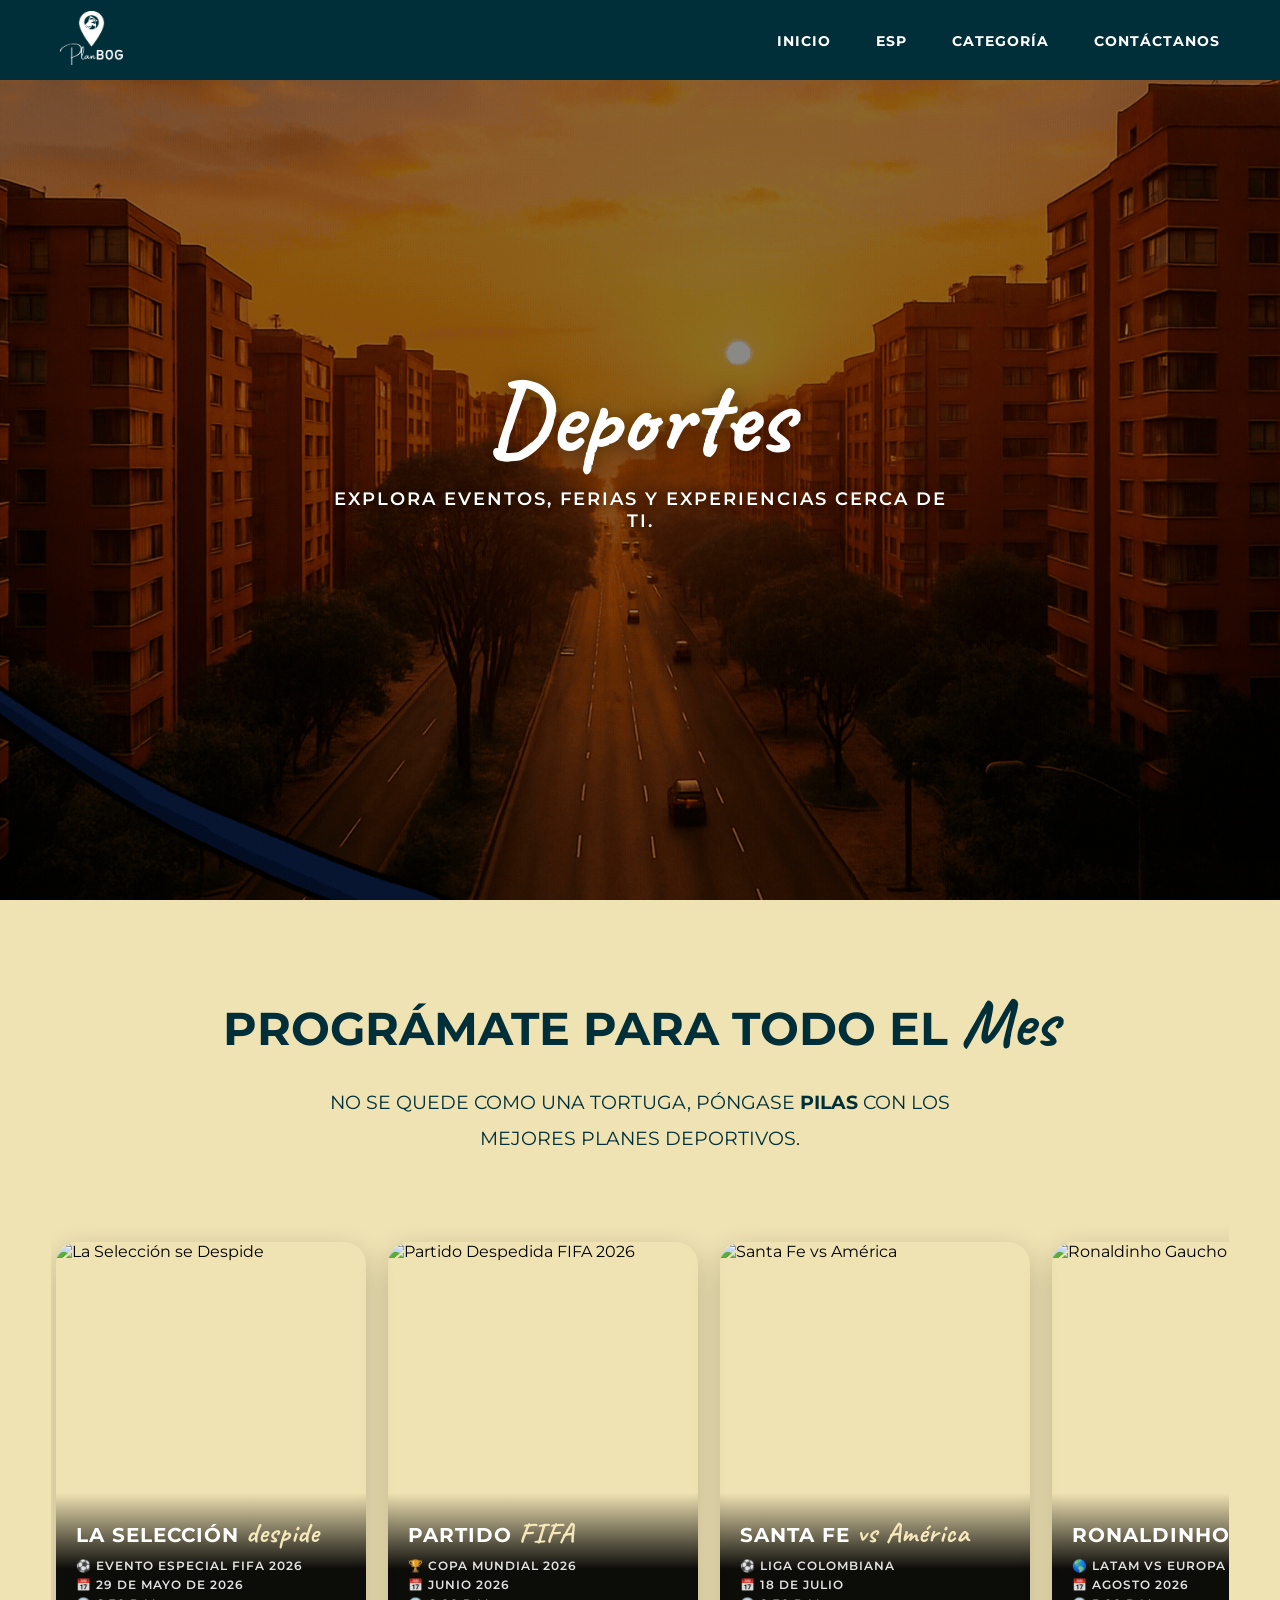
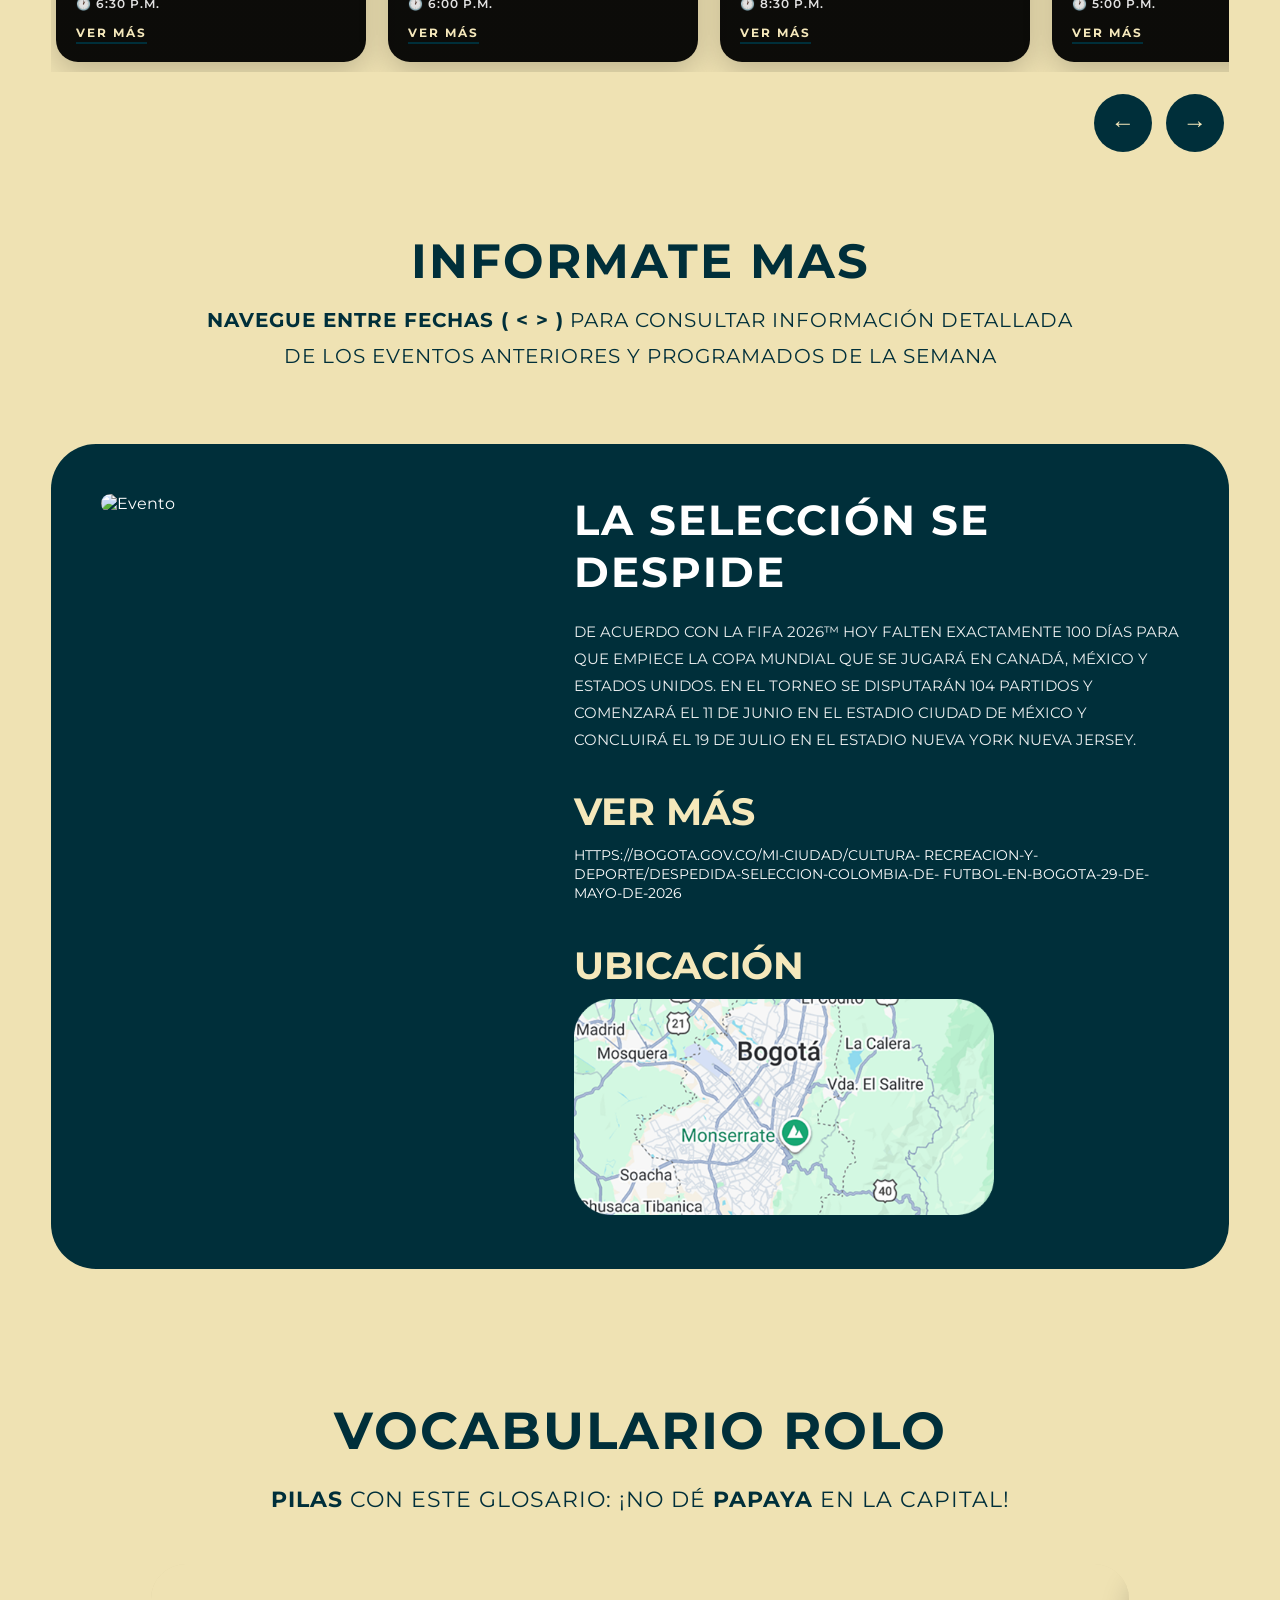
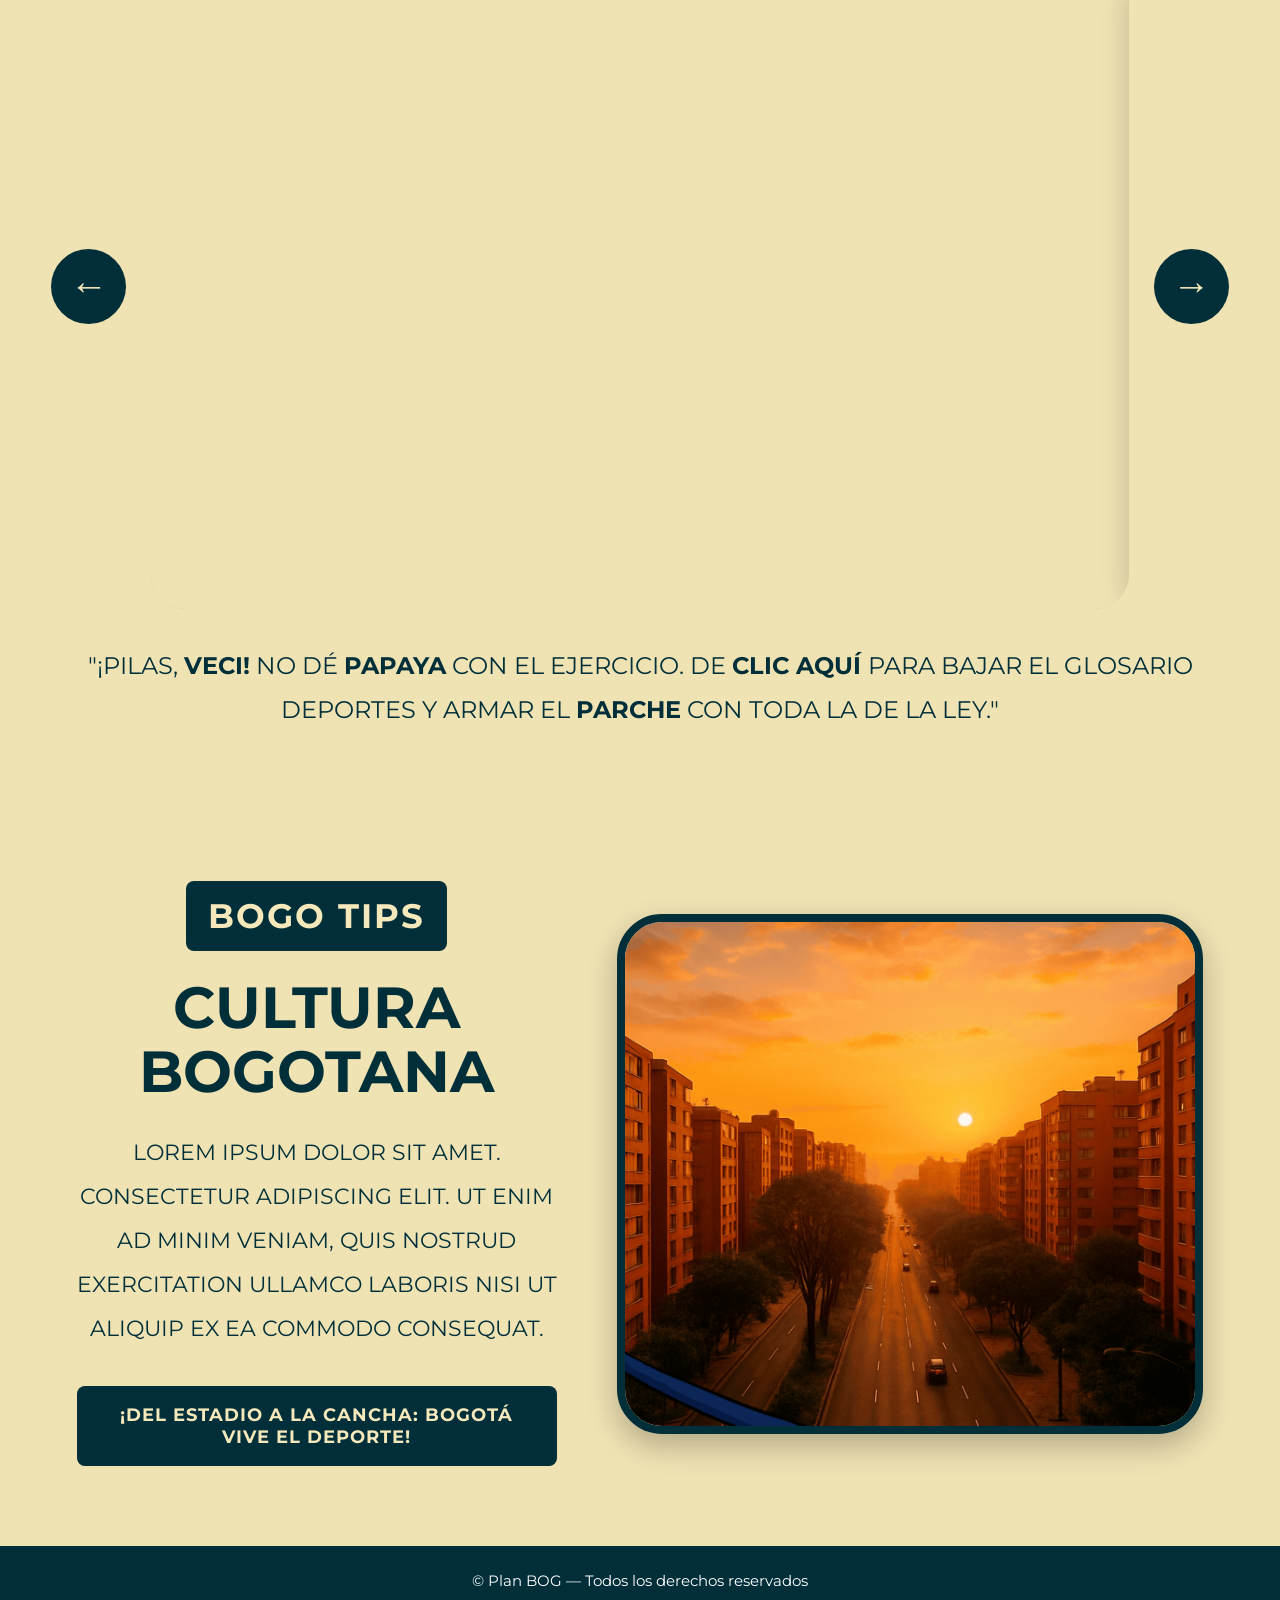
==== html/deportes.html @ 6c73c2d1 "NUEVOS" ====
<!DOCTYPE html>
<html lang="es">
<head>
    <meta charset="UTF-8">
    <meta name="viewport" content="width=device-width, initial-scale=1.0">
    <title>Deportes — Plan BOG</title>
    <link rel="icon" href="img/mini.png" type="image/png">

    <!-- CSS PROPIO GASTRONOMÍA -->
    <link rel="stylesheet" href="../css/styles4.css">

    <!-- FUENTES -->
    <link href="https://fonts.googleapis.com/css2?family=Montserrat:wght@400;600;700&family=Caveat:wght@700&display=swap" rel="stylesheet">
</head>
<body>

    <!-- NAVBAR -->
    <nav class="navbar">
        <div class="logo">
            <img src="img/logo.png" alt="Logo">
        </div>
        <ul class="menu">
            <li><a href="../index.html" data-key="home">INICIO</a></li>
            <li><button id="language-toggle">ESP</button></li>
            <li class="dropdown">
                <a href="#" data-key="category">CATEGORÍA</a>
                <ul class="dropdown-menu">
                    <li><a href="gastronomia.html" data-key="gastronomy">GASTRONOMÍA</a></li>
                    <li><a href="deportes.html" data-key="sports">DEPORTES</a></li>
                    <li><a href="musica.html" data-key="music">MÚSICA</a></li>
                    <li><a href="moda.html" data-key="fashion">MODA</a></li>
                    <li><a href="ferias.html" data-key="fairs">FERIAS</a></li>
                    <li><a href="emprendimiento.html" data-key="entrepreneurship">EMPRENDIMIENTO</a></li>
                </ul>
            </li>
            <li><a href="contactanos.html" data-key="contact">CONTÁCTANOS</a></li>
        </ul>
    </nav>

    <!-- HERO -->
    <section class="hero">
        <img src="img/fondo.gif" alt="Gastronomía Bogotá" class="hero-img">
        <div class="overlay"></div>
        <div class="hero-content">
            <h1 class="script" data-key="gastroTitle">Deportes</h1>
            <p data-key="gastroHero">EXPLORA EVENTOS, FERIAS Y EXPERIENCIAS CERCA DE TI.</p>
        </div>
    </section>

    <!-- PROGRÁMATE -->
    <section class="programa">
        <h2>
            <span data-key="scheduleTitle">PROGRÁMATE PARA TODO EL</span>
            <span class="script" data-key="scheduleScript">Mes</span>
        </h2>
        <p class="programa-text" data-key="scheduleText">NO SE QUEDE COMO UNA TORTUGA, PÓNGASE <b>PILAS</b> CON LOS MEJORES PLANES DEPORTIVOS.</p>
    </section>

    <!-- CARRUSEL -->
<!-- CARRUSEL -->
<section class="carrusel-section">

    <div class="carrusel-track" id="gastroTrack">

        <!-- EVENTO 1 -->
        <div class="evento-card">
            <img src="img/evento12.png" alt="La Selección se Despide">
            <div class="evento-info">
                <h3>LA SELECCIÓN <span class="script">despide</span></h3>
                <p>⚽ Evento especial FIFA 2026</p>
                <p>📅 29 de mayo de 2026</p>
                <p>🕐 6:30 p.m.</p>
                <a href="#" class="ver-mas" data-key="seeMore">VER MÁS</a>
            </div>
        </div>

        <!-- EVENTO 2 -->
        <div class="evento-card">
            <img src="img/evento13.png" alt="Partido Despedida FIFA 2026">
            <div class="evento-info">
                <h3>PARTIDO <span class="script">FIFA</span></h3>
                <p>🏆 Copa Mundial 2026</p>
                <p>📅 Junio 2026</p>
                <p>🕐 6:00 p.m.</p>
                <a href="#" class="ver-mas" data-key="seeMore">VER MÁS</a>
            </div>
        </div>

        <!-- EVENTO 3 -->
        <div class="evento-card">
            <img src="img/evento14.png" alt="Santa Fe vs América">
            <div class="evento-info">
                <h3>SANTA FE <span class="script">vs América</span></h3>
                <p>⚽ Liga Colombiana</p>
                <p>📅 18 de julio</p>
                <p>🕐 8:30 p.m.</p>
                <a href="#" class="ver-mas" data-key="seeMore">VER MÁS</a>
            </div>
        </div>

        <!-- EVENTO 4 -->
        <div class="evento-card">
            <img src="img/evento15.png" alt="Ronaldinho Gaucho">
            <div class="evento-info">
                <h3>RONALDINHO <span class="script">Gaúcho</span></h3>
                <p>🌎 LATAM vs EUROPA</p>
                <p>📅 Agosto 2026</p>
                <p>🕐 5:00 p.m.</p>
                <a href="#" class="ver-mas" data-key="seeMore">VER MÁS</a>
            </div>
        </div>

        <!-- EVENTO 5 -->
        <div class="evento-card">
            <img src="img/evento16.png" alt="WWE South America">
            <div class="evento-info">
                <h3>WWE <span class="script">Tour</span></h3>
                <p>🎤 South America Live Tour</p>
                <p>📅 Octubre 2026</p>
                <p>🕐 7:30 p.m.</p>
                <a href="#" class="ver-mas" data-key="seeMore">VER MÁS</a>
            </div>
        </div>

    </div>

    <div class="carrusel-btns">
        <button class="btn-prev">←</button>
        <button class="btn-next">→</button>
    </div>

    </section>

    <section class="informate">

    <h2 data-key="infoTitle">INFORMATE MAS</h2>

    <p data-key="infoText">
        <b>NAVEGUE ENTRE FECHAS ( < > )</b> PARA CONSULTAR INFORMACIÓN
        DETALLADA DE LOS EVENTOS ANTERIORES Y PROGRAMADOS DE LA SEMANA
    </p>

    </section>

    <!-- =========================
INFO EVENTO
========================= -->

<section class="info-evento" id="infoEvento">

    <div class="info-container">

        <div class="info-img">
            <img id="infoImagen" src="img/evento13.png" alt="Evento">
        </div>

        <div class="info-content">

            <h2 id="infoTitulo">LA SELECCIÓN SE DESPIDE</h2>

            <p id="infoDescripcion">
                DE ACUERDO CON LA FIFA 2026™ HOY FALTEN EXACTAMENTE 100
                DÍAS PARA QUE EMPIECE LA COPA MUNDIAL QUE SE JUGARÁ EN
                CANADÁ, MÉXICO Y ESTADOS UNIDOS. EN EL TORNEO SE
                DISPUTARÁN 104 PARTIDOS Y COMENZARÁ EL 11 DE JUNIO EN EL
                ESTADIO CIUDAD DE MÉXICO Y CONCLUIRÁ EL 19 DE JULIO EN EL
                ESTADIO NUEVA YORK NUEVA JERSEY.
            </p>

            <div class="info-link">
                <h3 data-key="seeMore">VER MÁS</h3>
                <a id="infoLink"
                   href="HTTPS://BOGOTA.GOV.CO/MI-CIUDAD/CULTURA-
                        RECREACION-Y-DEPORTE/DESPEDIDA-SELECCION-COLOMBIA-DE-
                        FUTBOL-EN-BOGOTA-29-DE-MAYO-DE-2026"
                   target="_blank">
                   HTTPS://BOGOTA.GOV.CO/MI-CIUDAD/CULTURA-
                    RECREACION-Y-DEPORTE/DESPEDIDA-SELECCION-COLOMBIA-DE-
                    FUTBOL-EN-BOGOTA-29-DE-MAYO-DE-2026
                </a>
            </div>

            <div class="info-map">
                <h3 data-key="location">UBICACIÓN</h3>

                <!-- MAPA COMO IMAGEN -->
                <img src="img/mapa.png" alt="Mapa">
            </div>

            </div>

        </div>

    </section>

</section>

<!-- =========================
VOCABULARIO ROLO
========================= -->

<section class="vocabulario">

    <h2 data-key="vocaTitle">VOCABULARIO ROLO</h2>

    <p class="voca-text" data-key="vocaText">

        <span>PILAS</span> CON ESTE GLOSARIO:
        ¡NO DÉ <span>PAPAYA</span> EN LA CAPITAL!

    </p>

    <div class="voca-wrapper">

        <!-- BOTON IZQUIERDA -->
        <button class="voca-btn prev-voca">←</button>

        <!-- CARRUSEL -->
        <div class="voca-track" id="vocaTrack">

            <img src="img/voca17.png" alt="">
            <img src="img/voca18.png" alt="">
            <img src="img/voca19.png" alt="">
            <img src="img/voca20.png" alt="">
            <img src="img/voca21.png" alt="">
            <img src="img/voca22.png" alt="">
            <img src="img/voca23.png" alt="">
            <img src="img/voca24.png" alt="">

        </div>

        <!-- BOTON DERECHA -->
        <button class="voca-btn next-voca">→</button>

    </div>

    <p class="voca-bottom" data-key="vocaBottom">

    "¡PILAS, <span>VECI!</span>
    NO DÉ <span>PAPAYA</span> CON EL EJERCICIO.
    
    DE 
    <a href="https://drive.google.com/file/d/1VpVLq0OthzVmmHzx0LqGwzsQSwCTNyOZ/view?usp=sharing" target="_blank">
        clic aquí
    </a>
    
    PARA BAJAR EL GLOSARIO
    DEPORTES Y ARMAR EL <span>PARCHE</span>
    CON TODA LA DE LA LEY."

    </p>

    </section>

    <!-- =========================
BOGO TIPS
========================= -->

<section class="bogo-tips">

    <!-- TEXTO -->
    <div class="tips-content">

        <span class="tips-tag" data-key="tipsTag">
            BOGO TIPS
        </span>

        <h2 data-key="tipsTitle">
            CULTURA BOGOTANA
        </h2>

        <p data-key="tipsText">
            LOREM IPSUM DOLOR SIT AMET. CONSECTETUR
            ADIPISCING ELIT. UT ENIM AD MINIM VENIAM, QUIS
            NOSTRUD EXERCITATION ULLAMCO LABORIS NISI UT
            ALIQUIP EX EA COMMODO CONSEQUAT.
        </p>

        <div class="tips-box" data-key="tipsBox">
            ¡DEL ESTADIO A LA CANCHA: BOGOTÁ VIVE EL DEPORTE!
        </div>

    </div>

    <!-- IMAGEN -->
    <div class="tips-image">

        <!-- PON TU GIF -->
        <img src="img/fondo.gif" alt="Tips Bogotá">

    </div>

    </section>

    <!-- FOOTER -->
    <footer class="footer">
        <p data-key="footerText">© Plan BOG — Todos los derechos reservados</p>
    </footer>

    <!-- JS -->
    <script src="../js/deportes.js"></script>

</body>
</html>
---- css/styles4.css ----
/* =========================
   RESET
========================= */

* {
    margin: 0;
    padding: 0;
    box-sizing: border-box;
}

body {
    font-family: 'Montserrat', sans-serif;
    background: #efe2b3;
}

/* =========================
   FUENTE SCRIPT
========================= */

.script {
    font-family: 'Caveat', cursive;
    font-weight: 700;
}

/* =========================
   NAVBAR
========================= */

.navbar {
    width: 100%;
    height: 80px;
    background: #002f3a;
    display: flex;
    justify-content: space-between;
    align-items: center;
    padding: 0 60px;
    position: fixed;
    top: 0;
    left: 0;
    z-index: 1000;
}

.logo img {
    height: 55px;
    object-fit: contain;
}

.menu {
    display: flex;
    align-items: center;
    gap: 45px;
    list-style: none;
}

.menu a {
    text-decoration: none;
    color: white;
    font-size: 14px;
    font-weight: 700;
    letter-spacing: 1px;
    transition: 0.3s;
}

.menu a:hover {
    opacity: 0.7;
}

#language-toggle {
    background: transparent;
    border: none;
    color: white;
    font-size: 14px;
    font-weight: 700;
    letter-spacing: 1px;
    cursor: pointer;
    font-family: 'Montserrat', sans-serif;
    transition: 0.3s;
}

#language-toggle:hover {
    opacity: 0.7;
}

/* DROPDOWN */

.dropdown {
    position: relative;
}

.dropdown-menu {
    position: absolute;
    top: 40px;
    left: 0;
    width: 220px;
    background: #002f3a;
    list-style: none;
    display: flex;
    flex-direction: column;
    opacity: 0;
    visibility: hidden;
    transform: translateY(10px);
    transition: 0.3s;
    z-index: 1000;
}

.dropdown-menu li {
    width: 100%;
}

.dropdown-menu a {
    display: block;
    padding: 22px 25px;
    color: white;
    font-size: 14px;
    font-weight: 700;
    letter-spacing: 1px;
    transition: 0.3s;
}

.dropdown-menu a:hover {
    background: #002f3a;
}

.dropdown:hover .dropdown-menu {
    opacity: 1;
    visibility: visible;
    transform: translateY(0);
}

/* =========================
   HERO
========================= */

.hero {
    position: relative;
    width: 100%;
    height: 100vh;
    overflow: hidden;
}

.hero-img {
    width: 100%;
    height: 100%;
    object-fit: cover;
}

.overlay {
    position: absolute;
    top: 0;
    left: 0;
    width: 100%;
    height: 100%;
    background: rgba(0, 0, 0, 0.45);
}

.hero-content {
    position: absolute;
    top: 50%;
    left: 50%;
    transform: translate(-50%, -50%);
    text-align: center;
    color: white;
}

.hero-content h1 {
    font-size: 100px;
    line-height: 1;
    margin-bottom: 20px;
    text-shadow: 0 4px 20px rgba(0,0,0,0.5);
}

.hero-content p {
    font-size: 18px;
    font-weight: 600;
    letter-spacing: 2px;
    text-transform: uppercase;
    text-shadow: 0 2px 10px rgba(0,0,0,0.4);
}

/* =========================
   PROGRÁMATE
========================= */

.programa {
    width: 100%;
    background: #efe2b3;
    text-align: center;
    padding: 80px 8% 50px;
}

.programa h2 {
    color: #002f3a;
    font-size: 46px;
    font-weight: 700;
    margin-bottom: 20px;
}

.programa h2 .script {
    font-size: 68px;
}

.programa-text {
    color: #002f3a;
    font-size: 19px;
    line-height: 1.9;
    max-width: 650px;
    margin: 0 auto;
}

.programa-text b {
    color: #002f3a;
    font-weight: 700;
}

/* =========================
   CARRUSEL
========================= */

.carrusel-section {
    width: 100%;
    background: #efe2b3;
    padding: 20px 4% 60px;
}

.carrusel-track {
    display: flex;
    gap: 22px;
    overflow-x: auto;
    scroll-behavior: smooth;
    scrollbar-width: none;
    padding: 15px 5px 10px;
}

.carrusel-track::-webkit-scrollbar {
    display: none;
}

/* TARJETA */

.evento-card {
    min-width: 310px;
    height: 420px;
    border-radius: 22px;
    overflow: hidden;
    flex-shrink: 0;
    position: relative;
    cursor: pointer;
    box-shadow: 0 10px 30px rgba(0,0,0,0.2);
}

.evento-card img {
    width: 100%;
    height: 100%;
    object-fit: cover;
    display: block;
    transition: transform 0.5s ease;
}

.evento-card:hover img {
    transform: scale(1.05);
}

/* INFO */

.evento-info {
    position: absolute;
    bottom: 0;
    left: 0;
    right: 0;
    padding: 22px 20px 18px;
    background: linear-gradient(to top, rgba(0,0,0,0.95) 55%, transparent 100%);
    color: white;
}

.evento-info h3 {
    font-size: 20px;
    font-weight: 700;
    text-transform: uppercase;
    letter-spacing: 1px;
    margin-bottom: 8px;
}

.evento-info h3 .script {
    font-size: 28px;
    color: #f5e8bb;
    text-transform: none;
}

.evento-info p {
    font-size: 12px;
    font-weight: 600;
    letter-spacing: 1px;
    text-transform: uppercase;
    color: rgba(255,255,255,0.88);
    margin-bottom: 4px;
}

/* VER MÁS */

.ver-mas {
    display: inline-block;
    margin-top: 10px;
    color: #f5e8bb;
    text-decoration: none;
    font-size: 12px;
    font-weight: 700;
    letter-spacing: 2px;
    text-transform: uppercase;
    border-bottom: 2px solid #002f3a;
    padding-bottom: 2px;
    transition: 0.3s;
}

.ver-mas:hover {
    color: #002f3a;
}

/* BOTONES */

.carrusel-btns {
    display: flex;
    justify-content: flex-end;
    gap: 14px;
    margin-top: 22px;
    padding-right: 5px;
}

.btn-prev,
.btn-next {
    width: 58px;
    height: 58px;
    border-radius: 50%;
    border: none;
    background: #002f3a;
    color: #f5e8bb;
    font-size: 24px;
    cursor: pointer;
    transition: 0.3s;
}

.btn-prev:hover,
.btn-next:hover {
    transform: scale(1.1);
    background: #002f3a;
}

/* =========================
   NEWSLETTER
========================= */

.newsletter {
    width: 100%;
    background: #efe2b3;
    padding: 60px 20px 50px;
    display: flex;
    justify-content: center;
}

.newsletter-box {
    width: 100%;
    max-width: 1350px;
    background: #e9d9a5;
    border-radius: 28px;
    padding: 55px 40px;
    text-align: center;
    box-shadow: 0 10px 25px rgba(0,0,0,0.12);
}

.newsletter-box h2 {
    color: #002f3a;
    font-size: 55px;
    font-weight: 700;
    margin-bottom: 18px;
}

.newsletter-box h2 .script {
    font-size: 75px;
}

.newsletter-box p {
    color: #002f3a;
    font-size: 22px;
    margin-bottom: 35px;
    line-height: 1.6;
}

.newsletter-form {
    display: flex;
    justify-content: center;
    align-items: center;
    gap: 15px;
    flex-wrap: wrap;
}

.newsletter-form input {
    width: 340px;
    height: 60px;
    border: none;
    outline: none;
    border-radius: 8px;
    padding: 0 20px;
    background: white;
    color: #002f3a;
    font-size: 14px;
    font-weight: 700;
    font-family: 'Montserrat', sans-serif;
}

.newsletter-form button {
    width: 170px;
    height: 60px;
    border: none;
    border-radius: 8px;
    background: #002f3a;
    color: white;
    font-size: 14px;
    font-weight: 700;
    cursor: pointer;
    font-family: 'Montserrat', sans-serif;
    transition: 0.3s;
}

.newsletter-form button:hover {
    transform: translateY(-3px);
}

/* =========================
   FOOTER
========================= */

.footer {
    width: 100%;
    background: #002f3a;
    padding: 25px 20px;
    text-align: center;
}

.footer p {
    color: white;
    font-size: 15px;
}

/* =========================
   RESPONSIVE
========================= */

@media (max-width: 768px) {

    .navbar {
        padding: 0 20px;
    }

    .menu {
        gap: 20px;
    }

    .hero-content h1 {
        font-size: 60px;
    }

    .hero-content p {
        font-size: 14px;
    }

    .programa h2 {
        font-size: 30px;
    }

    .programa h2 .script {
        font-size: 48px;
    }

    .evento-card {
        min-width: 270px;
        height: 380px;
    }

    .newsletter-box h2 {
        font-size: 36px;
    }

    .newsletter-box .script {
        font-size: 52px;
    }

    .newsletter-form {
        flex-direction: column;
    }

    .newsletter-form input,
    .newsletter-form button {
        width: 100%;
    }
}

/* =========================
INFO EVENTO
========================= */

.info-evento{
    width:100%;
    padding:60px 4%;
    background:#efe2b3;
}

.info-container{
    width:100%;
    max-width:1350px;
    margin:auto;
    background:#002f3a;
    border-radius:45px;
    padding:50px;
    display:flex;
    gap:40px;
    align-items:flex-start;
    color:white;
}

.info-img{
    flex:1;
    min-width:280px;
}

.info-img img{
    width:100%;
    border-radius:20px;
    object-fit:cover;
}

.info-content{
    flex:1.4;
}

.info-content h2{
    font-size:42px;
    margin-bottom:20px;
    letter-spacing:2px;
}

.info-content p{
    font-size:15px;
    line-height:1.8;
    text-transform:uppercase;
    color:rgba(255,255,255,0.92);
    margin-bottom:35px;
}

.info-link h3,
.info-map h3{
    font-size:38px;
    margin-bottom:10px;
    color:#f5e8bb;
}

.info-link a{
    color:white;
    text-decoration:none;
    font-size:14px;
    word-break:break-word;
}

.info-map{
    margin-top:40px;
}

.info-map img{
    width:100%;
    max-width:420px;
    border-radius:20px;
}

/* =========================
RESPONSIVE
========================= */

@media(max-width:950px){

    .info-container{
        flex-direction:column;
        padding:35px;
    }

    .info-content h2{
        font-size:32px;
    }

    .info-link h3,
    .info-map h3{
        font-size:28px;
    }

}

/* =========================
INFORMATE MAS
========================= */

.informate{
    width:100%;
    background:#efe2b3;
    text-align:center;
    padding:20px 20px 10px;
}

.informate h2{
    color:#002f3a;
    font-size:48px;
    font-weight:700;
    letter-spacing:2px;
    margin-bottom:12px;
    text-transform:uppercase;
}

.informate p{
    max-width:900px;
    margin:auto;
    color:#002f3a;
    font-size:20px;
    line-height:1.8;
    letter-spacing:1px;
    text-transform:uppercase;
}

/* RESPONSIVE */

@media(max-width:768px){

    .informate h2{
        font-size:34px;
    }

    .informate p{
        font-size:14px;
        line-height:1.6;
    }

}

/* =========================
VOCABULARIO ROLO
========================= */

.vocabulario{
    width:100%;
    background:#efe2b3;
    padding:70px 4%;
    text-align:center;
}

.vocabulario h2{
    color:#002f3a;
    font-size:52px;
    font-weight:700;
    letter-spacing:2px;
    margin-bottom:18px;
}

.voca-text{
    color:#002f3a;
    font-size:22px;
    line-height:1.8;
    letter-spacing:1px;
    margin-bottom:45px;
    text-transform:uppercase;
}

.voca-text span{
    color:#002f3a;
    font-weight:700;
}

/* WRAPPER */

.voca-wrapper{
    width:100%;
    display:flex;
    align-items:center;
    justify-content:center;
    gap:25px;
}

/* TRACK */

.voca-track{
    width:100%;
    max-width:1050px;
    display:flex;
    overflow:hidden;
    scroll-behavior:smooth;
    border-radius:35px;
}

.voca-track img{
    min-width:100%;
    height:645px;
    object-fit:cover;
    border-radius:35px;
    flex-shrink:0;
    box-shadow:0 10px 30px rgba(0,0,0,0.2);
}

/* BOTONES */

.voca-btn{
    width:75px;
    height:75px;
    border:none;
    border-radius:50%;
    background:#002f3a;
    color:#f5e8bb;
    font-size:38px;
    cursor:pointer;
    transition:0.3s;
    flex-shrink:0;
}

.voca-btn:hover{
    transform:scale(1.08);
    background:#002f3a;
}

/* TEXTO ABAJO */

.voca-bottom{
    margin-top:35px;
    color:#002f3a;
    font-size:24px;
    line-height:1.8;
    text-transform:uppercase;
    max-width:1200px;
    margin-inline:auto;
}

.voca-bottom span{
    color:#002f3a;
    font-weight:700;
}

/* RESPONSIVE */

@media(max-width:900px){

    .programa h2{
        font-size:34px;
    }

    .programa h2 .script{
        font-size:48px;
    }

    .programa-text{
        font-size:18px;
    }

    .vocabulario h2{
        font-size:36px;
    }

    .voca-text{
        font-size:16px;
    }

    .voca-bottom{
        font-size:15px;
    }

    .voca-track img{
        height:420px;
    }

    .voca-btn{
        width:55px;
        height:55px;
        font-size:28px;
    }

}

@media(max-width:600px){

    .voca-track img{
        height:300px;
    }

    .programa-text{
        font-size:16px;
    }

}

/* LINK CLICK AQUI */

.voca-bottom a{
    color: #002f3a;
    font-weight: 700;
    text-decoration: none;
    transition: .3s;
}

.voca-bottom a:hover{
    text-decoration: underline;
    color: #002f3a;
}

/* =========================
BOGO TIPS
========================= */

.bogo-tips{
    width:100%;
    background:#efe2b3;
    padding:80px 6%;
    display:flex;
    align-items:center;
    justify-content:center;
    gap:60px;
    flex-wrap:wrap;
}

/* TEXTO */

.tips-content{
    flex:1;
    min-width:320px;
    max-width:480px;
}

.tips-tag{
    display:inline-block;
    background:#002f3a;
    color:#f5e8bb;
    padding:14px 22px;
    border-radius:8px;
    font-size:34px;
    font-weight:700;
    margin-bottom:25px;
    letter-spacing:2px;
}

.tips-content h2{
    color:#002f3a;
    font-size:58px;
    line-height:1.1;
    margin-bottom:28px;
    font-weight:700;
    text-transform:uppercase;
}

.tips-content p{
    color:#002f3a;
    font-size:22px;
    line-height:2;
    text-transform:uppercase;
    margin-bottom:35px;
}

/* CAJA */

.tips-box{
    background:#002f3a;
    color:#f5e8bb;
    padding:18px 22px;
    border-radius:8px;
    font-size:18px;
    font-weight:700;
    text-align:center;
    text-transform:uppercase;
    letter-spacing:1px;
}

/* IMAGEN */

.tips-image{
    flex:1;
    min-width:320px;
    display:flex;
    justify-content:center;
}

.tips-image img{
    width:100%;
    max-width:750px;
    height:520px;
    object-fit:cover;
    border-radius:45px;
    border:8px solid #002f3a;
    box-shadow:0 12px 30px rgba(0,0,0,0.25);
}

/* RESPONSIVE */

@media(max-width:900px){

    .bogo-tips{
        padding:60px 5%;
        gap:40px;
    }

    .tips-content h2{
        font-size:42px;
    }

    .tips-content p{
        font-size:18px;
    }

    .tips-image img{
        height:400px;
    }

}

@media(max-width:600px){

    .tips-tag{
        font-size:24px;
    }

    .tips-content h2{
        font-size:32px;
    }

    .tips-content p{
        font-size:15px;
        line-height:1.8;
    }

    .tips-box{
        font-size:14px;
    }

    .tips-image img{
        height:280px;
        border-radius:30px;
    }

}

.tips-content{
    text-align:center;
    align-items:center;
}
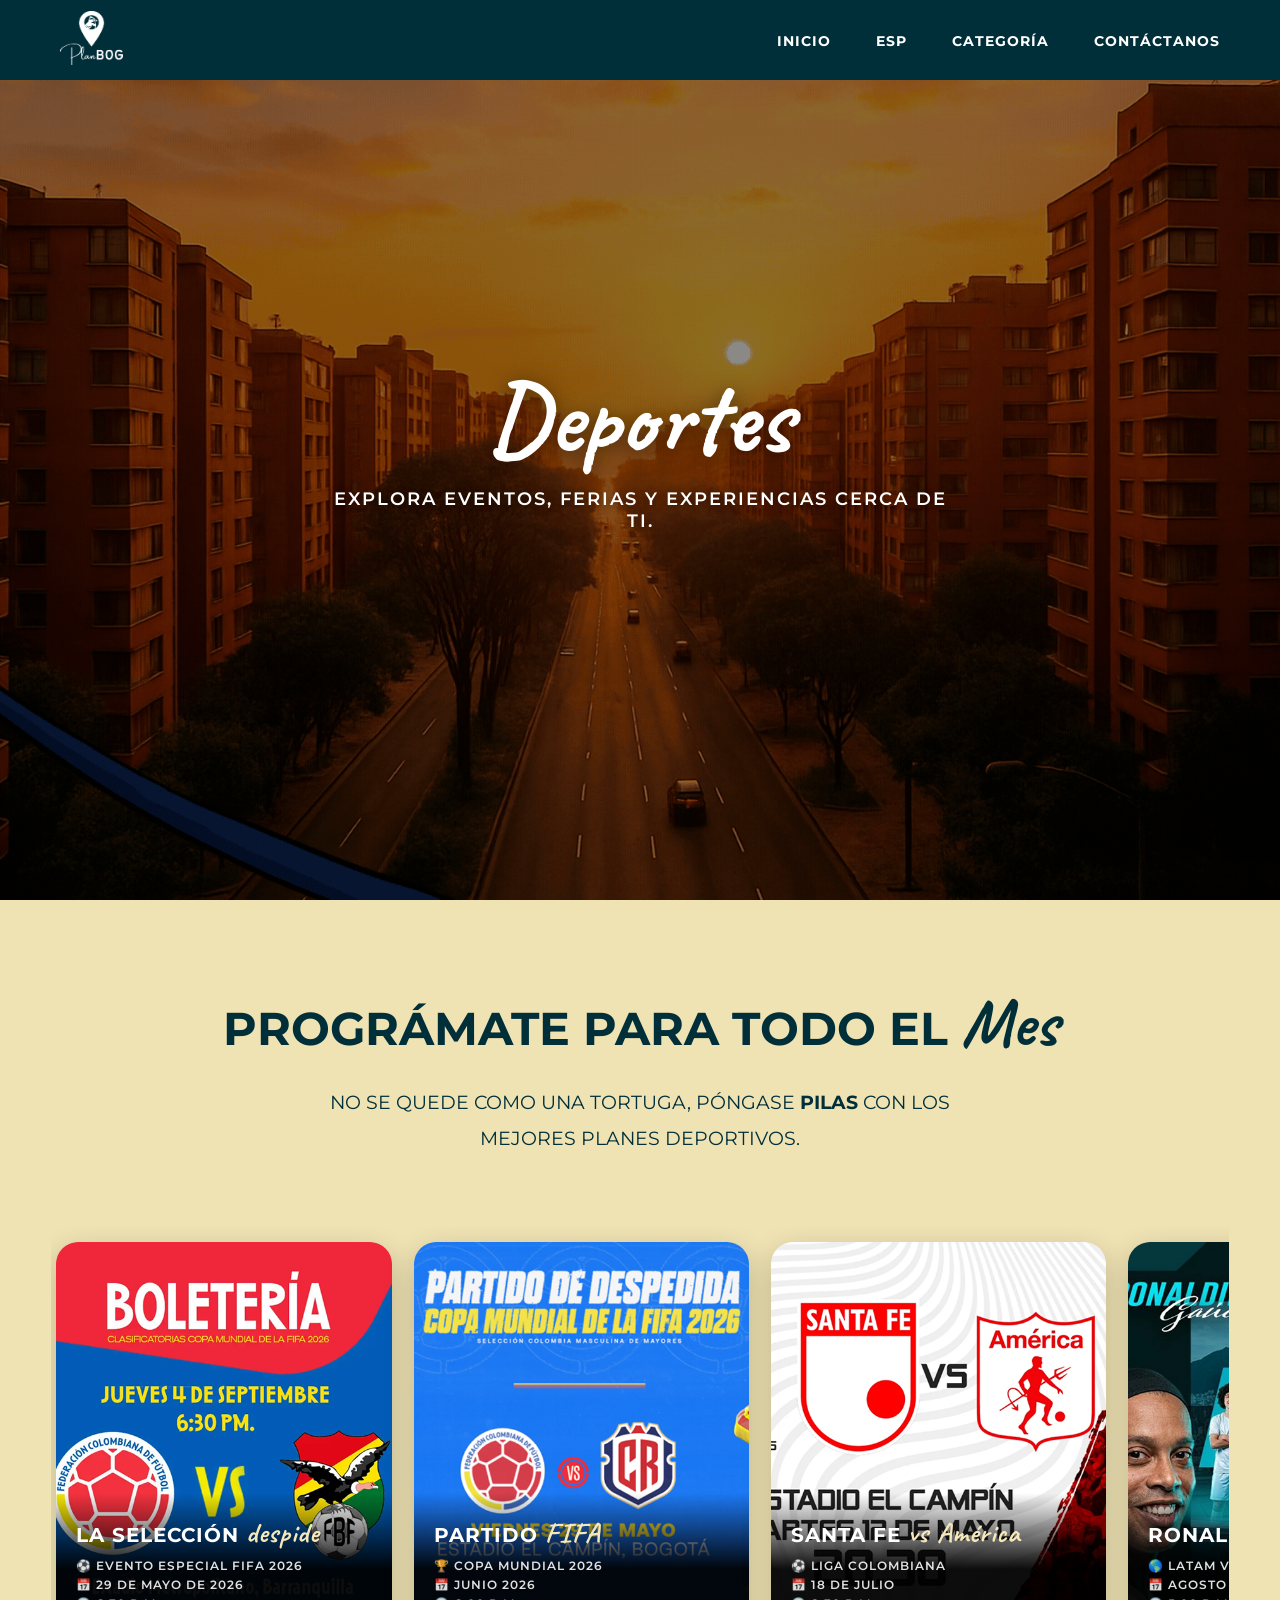
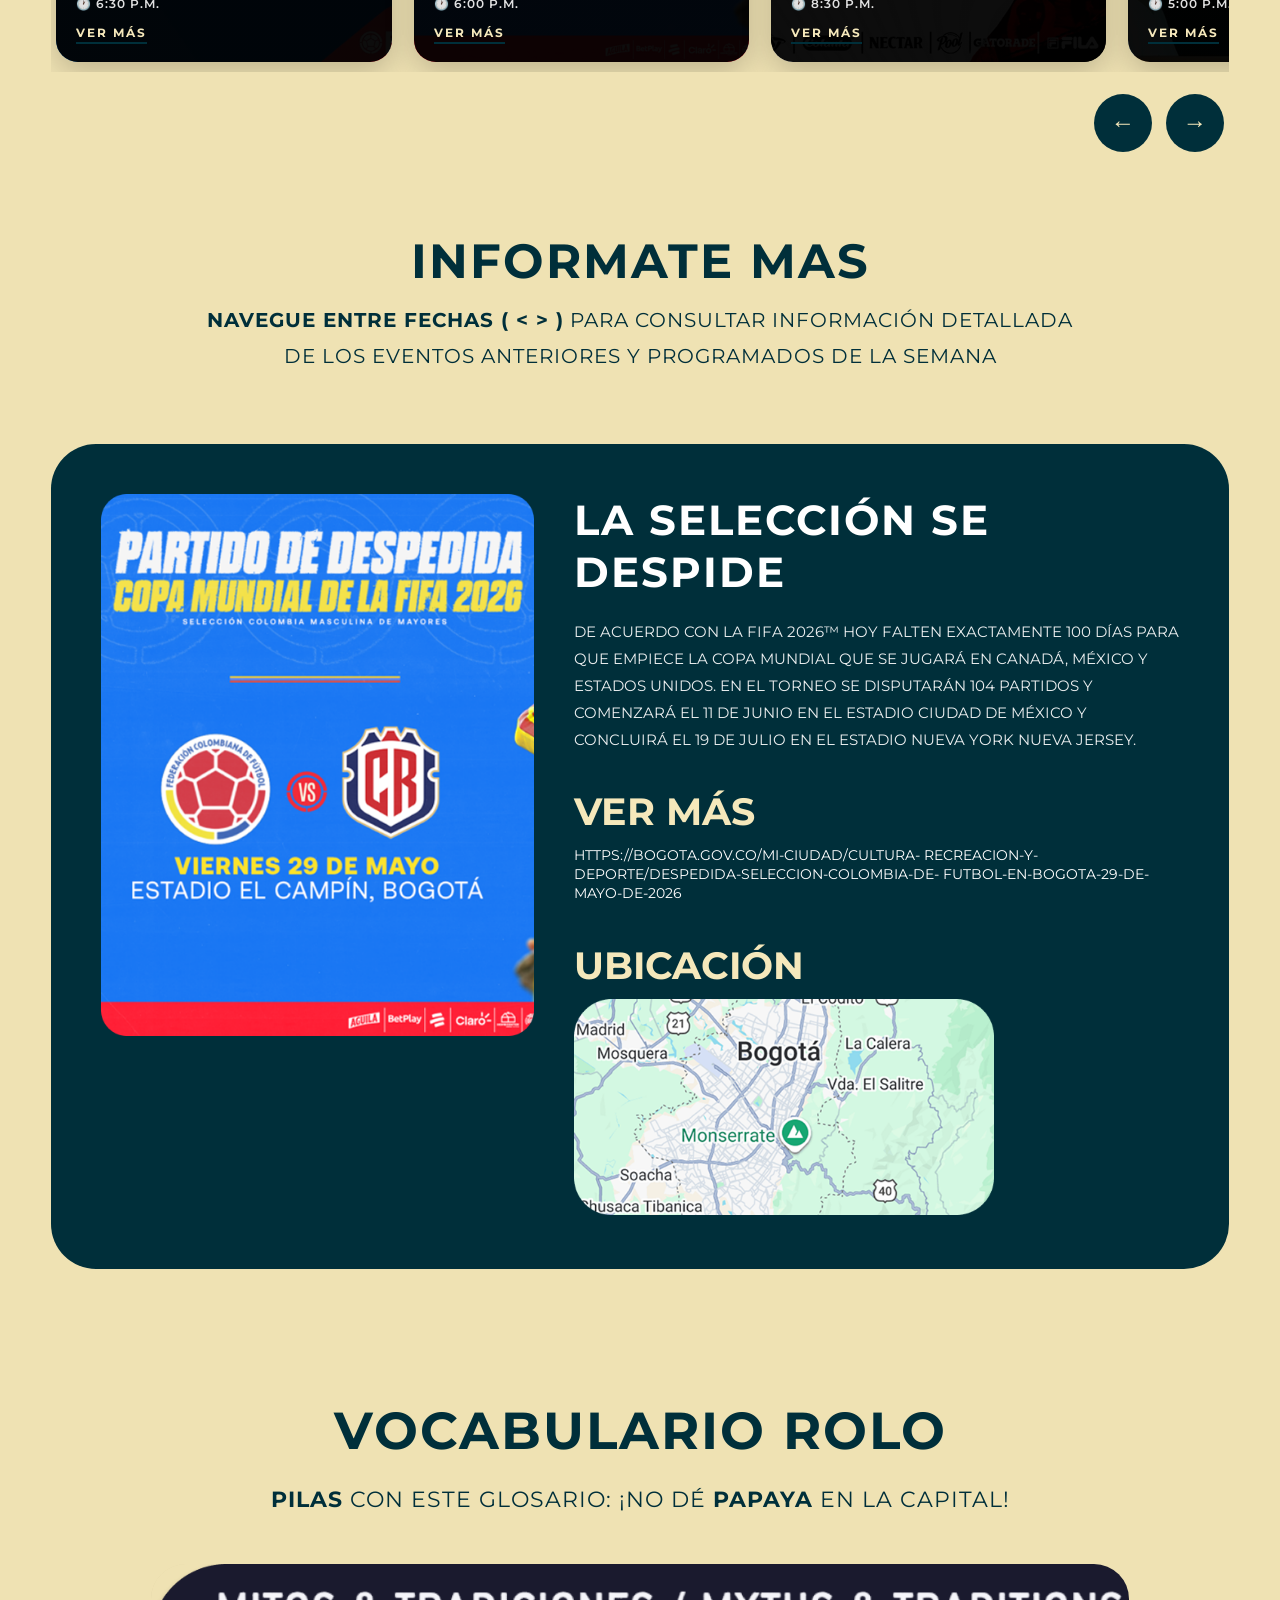
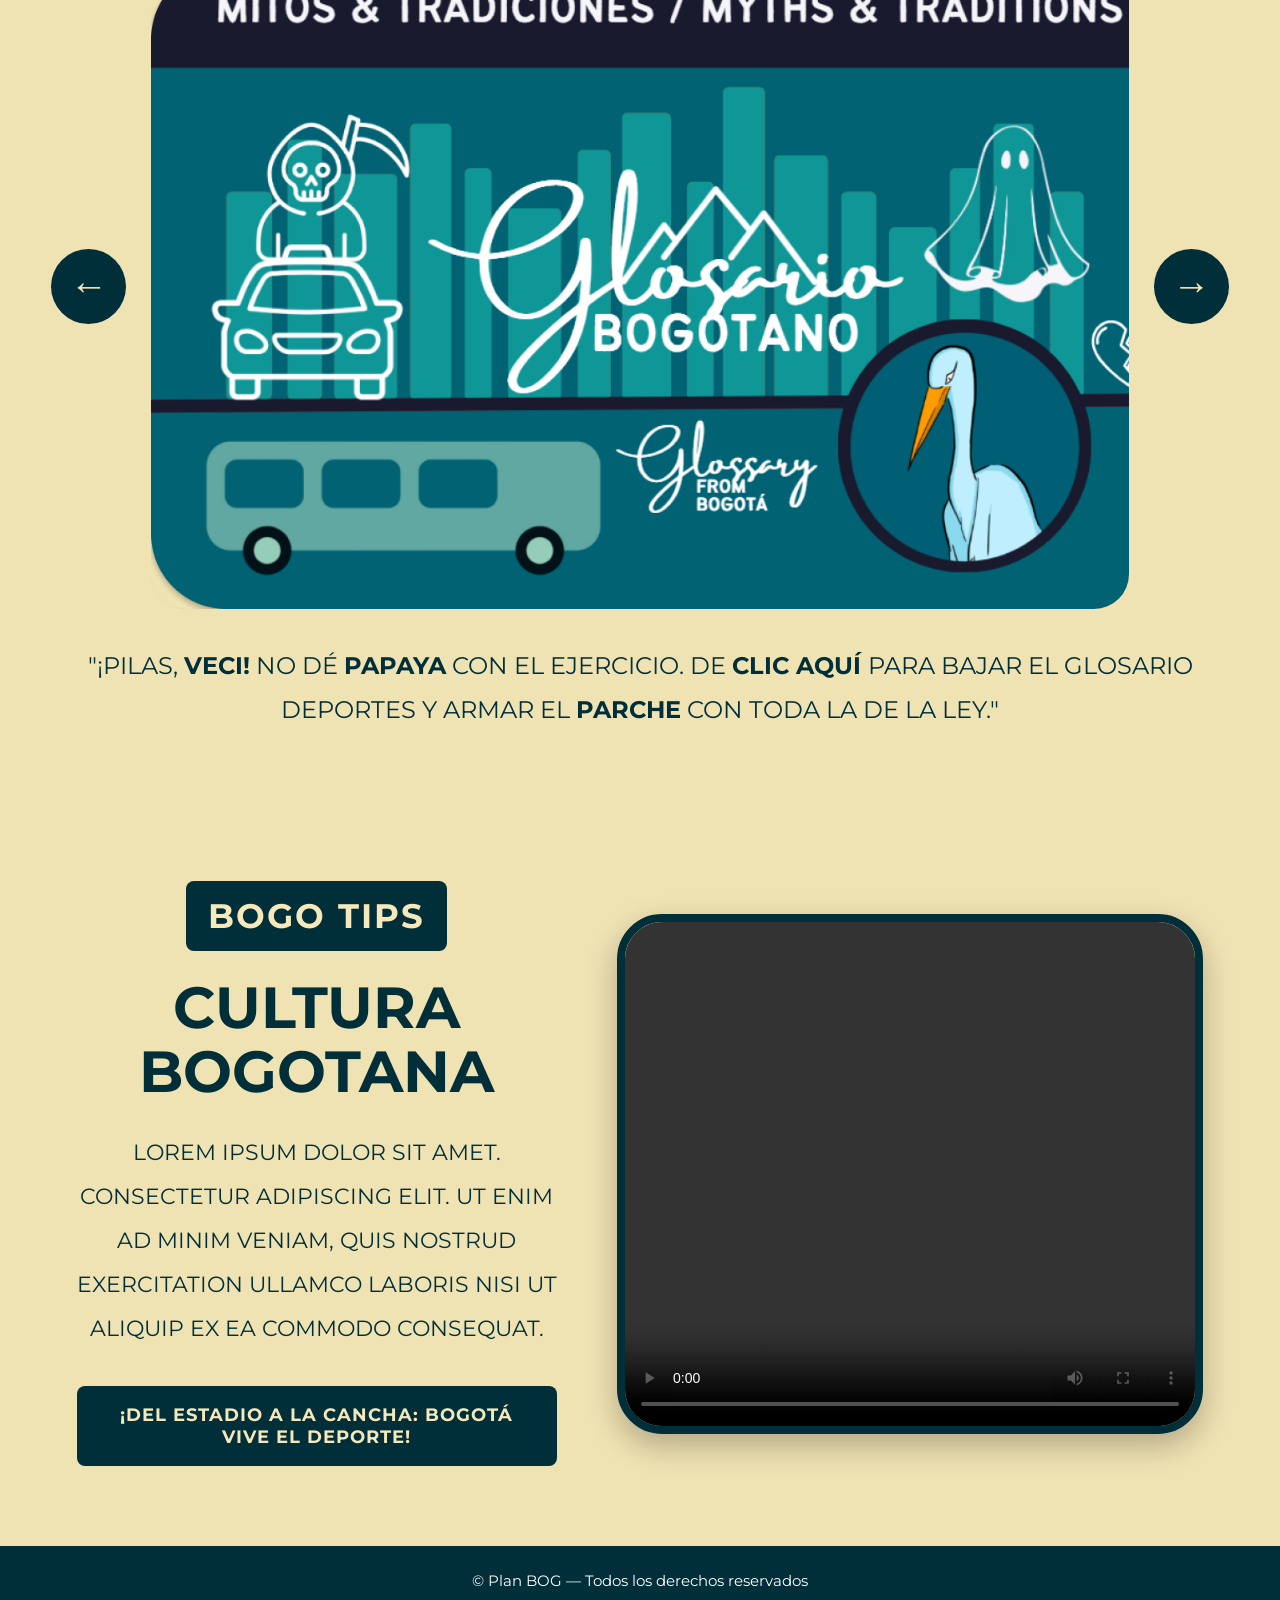
==== commit 53498832: "Add files via upload" ====
--- a/html/deportes.html
+++ b/html/deportes.html
@@ -285,8 +285,10 @@
     <!-- IMAGEN -->
     <div class="tips-image">
 
-        <!-- PON TU GIF -->
-        <img src="img/fondo.gif" alt="Tips Bogotá">
+        <video controls>
+            <source src="img/Deportes.mp4" type="video/mp4">
+            Tu navegador no soporta videos.
+        </video>
 
     </div>
 
--- a/css/styles4.css
+++ b/css/styles4.css
@@ -939,4 +939,90 @@
 .tips-content{
     text-align:center;
     align-items:center;
-}+}
+
+.tips-image{
+    flex:1;
+    min-width:320px;
+    display:flex;
+    justify-content:center;
+    align-items:center;
+}
+
+/* VIDEO */
+.tips-image video{
+    width:100%;
+    max-width:750px;      /* más grande */
+    height:520px;
+    object-fit:cover;
+
+    border-radius:45px;
+
+    /* borde */
+    border:8px solid #002f3a;
+
+    /* sombra elegante */
+    box-shadow:0 12px 30px rgba(0,0,0,0.25);
+
+    /* transición suave */
+    transition:0.4s ease;
+}
+
+/* efecto hover */
+.tips-image video:hover{
+    transform:scale(1.02);
+}
+
+/* RESPONSIVE */
+
+@media(max-width:900px){
+
+    .bogo-tips{
+        padding:60px 5%;
+        gap:40px;
+    }
+
+    .tips-content h2{
+        font-size:42px;
+    }
+
+    .tips-content p{
+        font-size:18px;
+    }
+
+    .tips-image img{
+        height:400px;
+    }
+
+}
+
+@media(max-width:600px){
+
+    .tips-tag{
+        font-size:24px;
+    }
+
+    .tips-content h2{
+        font-size:32px;
+    }
+
+    .tips-content p{
+        font-size:15px;
+        line-height:1.8;
+    }
+
+    .tips-box{
+        font-size:14px;
+    }
+
+    .tips-image img{
+        height:280px;
+        border-radius:30px;
+    }
+
+}
+
+.tips-content{
+    text-align:center;
+    align-items:center;
+}
